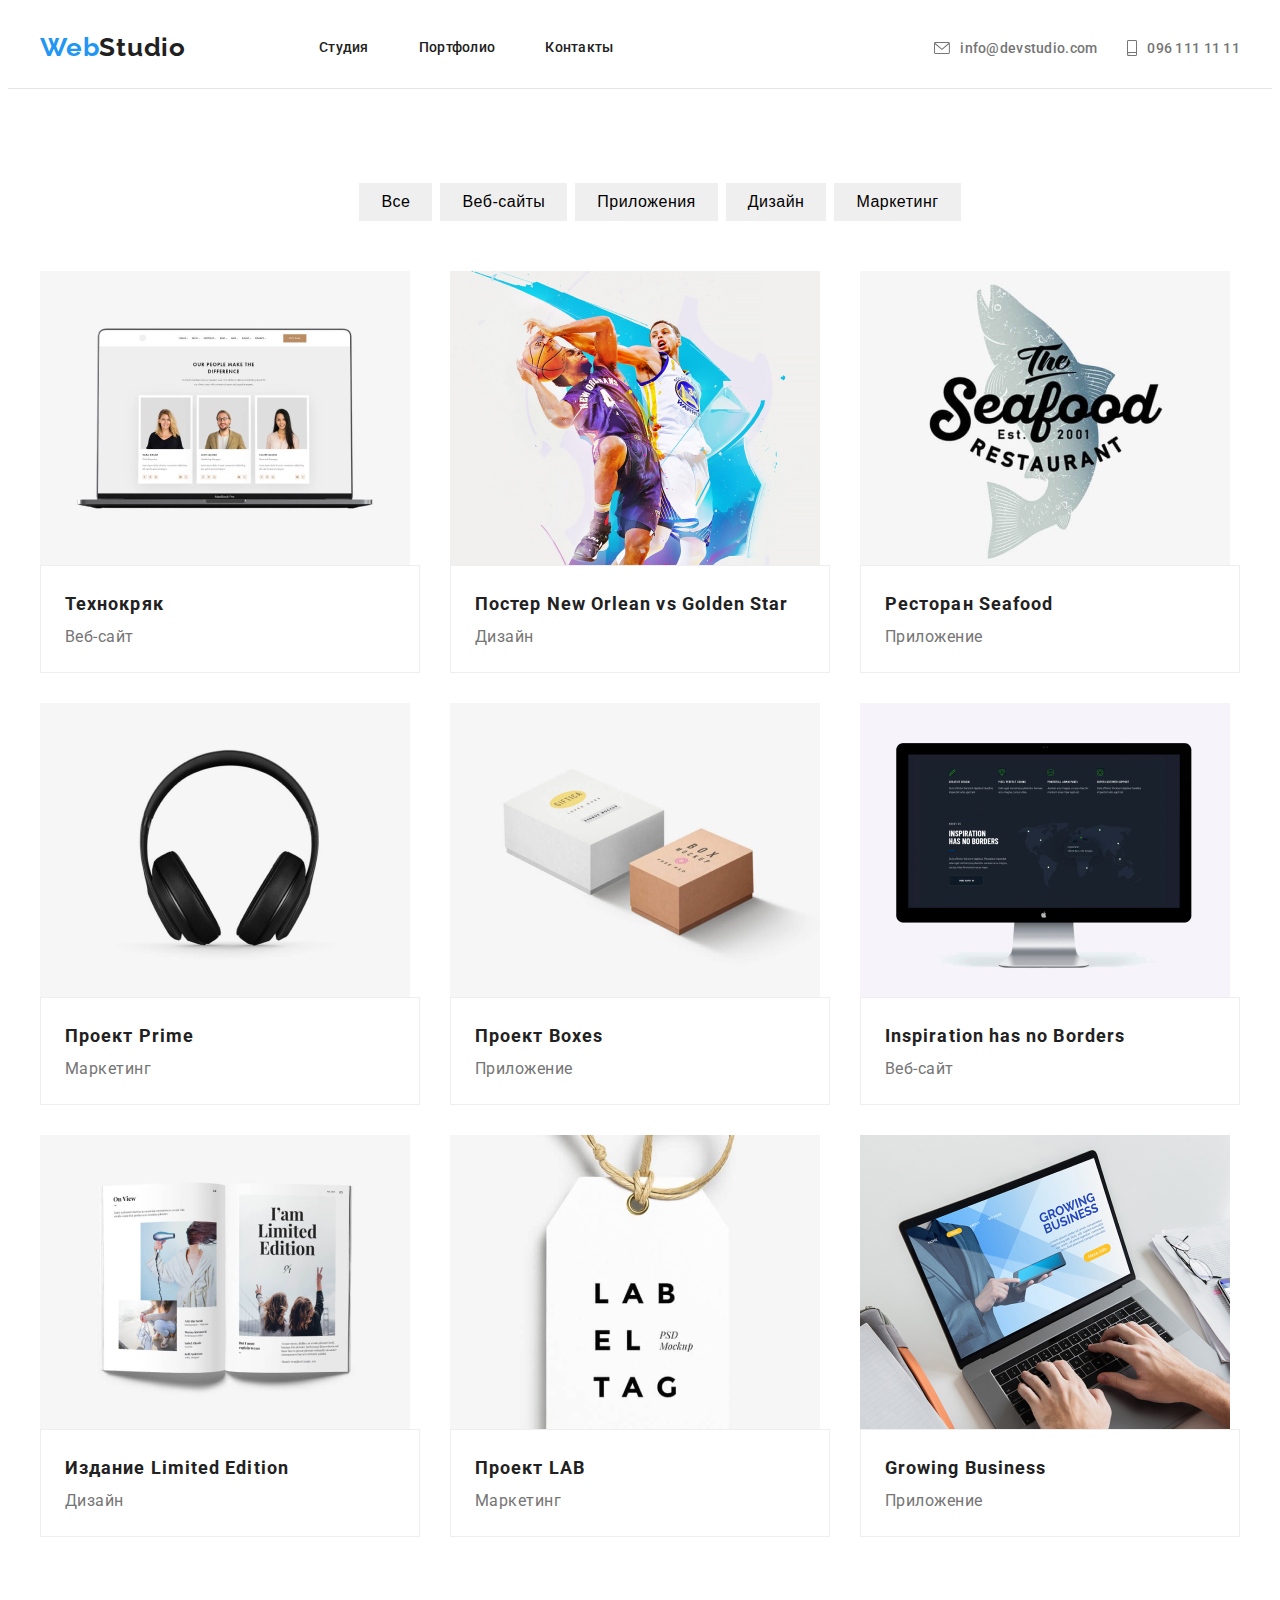
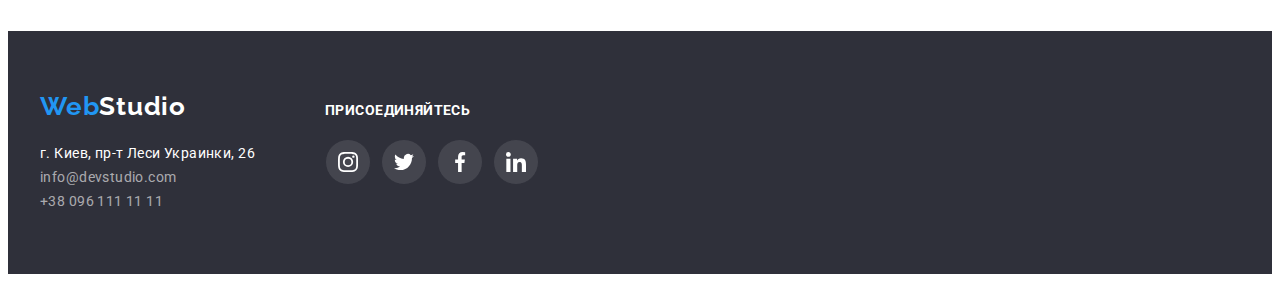
==== portfolio.html @ 2f51f413 "update" ====
<!DOCTYPE html>
<html lang="ru">

<head>
    <meta charset="UTF-8">
    <meta name="viewport" content="width=device-width, initial-scale=1.0">
    <title>Portfolio</title>
   
    <link rel="preconnect" href="https://fonts.gstatic.com">
    <link href="https://fonts.googleapis.com/css2?family=Raleway:wght@700&family=Roboto:wght@400;500;700;900&display=swap"
        rel="stylesheet">
    <link rel="stylesheet" href="https://cdnjs.cloudflare.com/ajax/libs/modern-normalize/1.0.0/modern-normalize.min.css"
        integrity="sha512-ISS7cAi1PEhQ8jnbJpJZMd29NlhNj4AWYyLOSp2CE/CsHxTCu+r+t0D2yoJudVrd0/8fTVPUVDzY5Tvli75u/g=="
        crossorigin="anonymous" />
    <link rel="stylesheet" href="./css/style.css">
</head>

<body>

    <header class="header">
    
        <nav class="container main-nav">
    
            <a href="" class="full-logo"><span class="logo">Web</span><span class="logotwo">Studio</span></a>
            <ul class="site-nav list">
                <li class="item"><a href="./index.html" class="kont link">Студия</a></li>
                <li class="item"><a href="" class=" current link">Портфолио</a></li>
                <li class="item"><a href="#address" class="kont link">Контакты</a></li>
            </ul>
            <ul class="auth-nav list">
                <li class="item">
                    <a href="malito:info@devstudio.com" class="link email">
                        <svg class="envelope">
                            <use href="./images/icons.svg#icon-envelope"></use>
                        </svg>info@devstudio.com</a>
                </li>
                <li class="item"><a href="tel:+380961111111" class="link phone">
                        <svg class="smartphone">
                            <use href="./images/icons.svg#icon-smartphone"></use>
                        </svg> 096 111 11 11</a></li>
            </ul>
    
        </nav>
    
    
    </header>
<main>

    
<section class="container">
    <h1 class="visually-hidden">Our projects</h1>
    <ul class="list btn-box">
        <li class="item"><button type="button" class="portf-btn">Все</button></li>
        <li class="item"><button type="button" class="portf-btn">Веб-сайты</button></li>
        <li class="item"><button type="button" class="portf-btn">Приложения</button></li>
        <li class="item"><button type="button" class="portf-btn">Дизайн</button></li>
        <li class="item"><button type="button" class="portf-btn">Маркетинг</button></li>
    </ul>
    <ul class="list project-box">
        <li class="item"><a href="" class="cards">
            <img src="./portf-img/prtf-img1.jpg" alt="prtf-img1" width="370"><div class="text-hover-box">
                <p class="text-hover">Технокряк это современная площадка распространения коронавируса. Компании используют эту
                    платформу для цифрового
                    шпионажа и атак на защищённые сервера конкурентов.</p>
            </div>
            <div class="project-text">
            <h2 class="portf-project">Технокряк</h2>
            <p class="portf-text">Веб-сайт</p>
            
            </div></a>
        </li>
        <li class="item"><a href="" class="cards">
            <img src="./portf-img/prtf-img2.jpg" alt="prtf-img2" width="370">
            <div class="project-text">
            <h2 class="portf-project">Постер New Orlean vs Golden Star</h2>
            <p class="portf-text">Дизайн</p>
            </div>
            </a>
        </li>
        <li class="item"><a href="" class="cards">
            <img src="./portf-img/prtf-img3.jpg" alt="prtf-img3" width="370">
            <div class="project-text">
            <h2 class="portf-project">Ресторан Seafood</h2>
            <p class="portf-text">Приложение</p>
            </div>
</a>
        </li>
        <li class="item"><a href="" class="cards">
            <img src="./portf-img/prtf-img4.jpg" alt="prtf-img4" width="370">
            <div class="project-text">
            <h2 class="portf-project">Проект Prime</h2>
            <p class="portf-text">Маркетинг</p>
            </div></a>
        </li>
        <li class="item"><a href="" class="cards">
            <img src="./portf-img/prtf-img5.jpg" alt="prtf-img5" width="370">
            <div class="project-text">
            <h2 class="portf-project">Проект Boxes</h2>
            <p class="portf-text">Приложение</p>
            </div></a>
        </li>
        <li class="item"><a href="" class="cards">
            <img src="./portf-img/prtf-img6.jpg" alt="prtf-img6" width="370">
            <div class="project-text">
            <h2 class="portf-project">Inspiration has no Borders</h2>
            <p class="portf-text">Веб-сайт</p>
            </div></a>
        </li>
        <li class="item"><a href="" class="cards">
            <img src="./portf-img/prtf-img7.jpg" alt="prtf-img7" width="370">
            <div class="project-text">
            <h2 class="portf-project">Издание Limited Edition</h2>
            <p class="portf-text">Дизайн</p>
            </div></a>
        </li>
        <li class="item"><a href="" class="cards">
            <img src="./portf-img/prtf-img8.jpg" alt="prtf-img8" width="370">
            <div class="project-text">
            <h2 class="portf-project">Проект LAB</h2>
            <p class="portf-text">Маркетинг</p>
            </div></a>
        </li>
        <li class="item"><a href="" class="cards">
            <img src="./portf-img/prtf-img9.jpg" alt="prtf-img9" width="370">
            <div class="project-text">
            <h2 class="portf-project">Growing Business</h2>
            <p class="portf-text">Приложение</p>
            </div></a>
        </li>
    </ul>
</section>
</main>
    <footer class="footer footer-container">
        <div class="container foot-box">
            <section class="add-box">
                <h1 class="visually-hidden">Kontacts</h1>
                <a href="" class="full-logo logo-box"><span class="logo">Web</span><span
                        class="footer-studio">Studio</span></a><br>
    
                <address id="address" class="post-box">
    
                    <p><a class="post-address">г. Киев, пр-т Леси Украинки, 26</a></p>
                    <p><a href="malito:info@devstudio.com" class="email-address">info@devstudio.com</a></p>
                    <p><a href="tel:+380961111111" class="tel-address">+38 096 111 11 11</a></p>
                </address>
            </section>
    
            <section class="joinus-box">
                <h2 class="join-us">присоединяйтесь</h2>
                <ul class="list join-box">
    
                <li class="join-socl">
                    <a href="" aria-label="Instagram"><svg class="foot-media">
                            <use href="./images/icons.svg#icon-instagram"></use>
                        </svg></a>
                </li>
                <li class="join-socl">
                    <a href="" aria-label="Twitter"><svg class="foot-media">
                            <use href="./images/icons.svg#icon-twitter"></use>
                        </svg></a>
                </li>
                <li class="join-socl">
                    <a href="" aria-label="Facebook"><svg class="foot-media">
                            <use href="./images/icons.svg#icon-facebook"></use>
                        </svg></a>
                </li>
                <li class="join-socl">
                    <a href="" aria-label="LinkedIn"><svg class="foot-media">
                            <use href="./images/icons.svg#icon-linkedin"></use>
                        </svg></a>
                </li>
                </ul>
            </section>
    
        </div>
    </footer>
</body>

</html>
---- css/style.css ----
:root {
  --primary-text-color: #212121;
  --text-color: #757575;
  --hero-color: #ffffff;
  --accent-color: #2196f3;
}

body {
  color: var(--primary-text-color);
  font-family: Roboto, sans-serif;

  background-color: var(--hero-color);
}

.visually-hidden {
  position: absolute;
  width: 1px;
  height: 1px;
  margin: -1px;
  border: 0;
  padding: 0;
  white-space: nowrap;
  clip-path: inset(100%);
  clip: rect(0 0 0 0);
  overflow: hidden;
}

.list {
  list-style: none;
}

h1,
h2,
h3,
h4,
p,
ul {
  margin-top: 0;
  margin-bottom: 0;
}

/*Header*/

.header {
  border-bottom: 1px solid #e5e5e5;
}

.main-nav {
  display: flex;
  align-items: center;
}

.logo {
  color: var(--accent-color);
}

.logotwo {
  color: var(--primary-text-color);
}

.full-logo {
  text-decoration: none;
  font-family: Raleway, sans-serif;
  font-weight: bold;
  font-size: 26px;
  line-height: 1.2;
  letter-spacing: 0.03em;
}

.site-nav .link {
  display: block;
  padding-top: 32px;
  padding-bottom: 32px;

  color: var(--primary-text-color);
  font-weight: 500;
  font-size: 14px;
  line-height: 1.14;
  text-decoration: none;
  letter-spacing: 0.02em;
}

.site-nav {
  display: flex;
  margin-left: 93px;
}

.site-nav .item {
  margin-right: 50px;
}

.site-nav .item:last-child {
  margin-right: 0;
}

.auth-nav {
  display: flex;
  margin-left: auto;
}

.auth-nav .item + .item {
  margin-left: 30px;
}

.site-nav .current:hover,
.site-nav .current:focus {
  color: var(--accent-color);
}

.site-nav .current {
  position: relative;
}

.current:hover.current::after {
  position: absolute;
  top: 76px;
  content: "";
  display: block;
  width: 100%;
  height: 4px;

  background: #2196f3;
  border-radius: 2px;
}

.site-nav .kont:hover,
.site-nav .kont:focus {
  color: var(--accent-color);
}

.auth-nav .link {
  color: var(--text-color);
  font-weight: 500;
  font-size: 14px;
  line-height: 1.15;
  text-decoration: none;
  letter-spacing: 0.02em;
}

.auth-nav .envelope {
  width: 16px;
  height: 12px;
  margin-right: 10px;

  fill: #757575;
}

.auth-nav .smartphone {
  margin-right: 10px;
  width: 10px;
  height: 16px;

  fill: #757575;
}

.phone,
.email {
  display: flex;

  align-items: center;
}

.auth-nav .email:hover,
.auth-nav .email:focus {
  color: var(--accent-color);
}

.auth-nav .email:hover .envelope,
.auth-nav .email:focus .envelope {
  fill: currentColor;
}

.auth-nav .phone:hover,
.auth-nav .phone:focus {
  color: var(--accent-color);
}

.auth-nav .phone:hover .smartphone,
.auth-nav .pnone:focus .smartphone {
  fill: currentColor;
}

/*Hero*/
.hero {
  padding-top: 200px;

  color: var(--hero-color);
  text-align: center;
}

.overlay {
  max-width: 1600px;

  background-image: linear-gradient(
      rgba(47, 48, 58, 0.4),
      rgba(47, 48, 58, 0.4)
    ),
    url(../icons/main-bkg.jpg);

  background-color: #2f303a;

  background-repeat: no-repeat;
  background-position: center;
}

.hero-text {
  width: 696px;
  margin-right: auto;
  margin-left: auto;

  font-weight: 900;
  font-size: 44px;
  line-height: 1.36;
  text-transform: uppercase;
  letter-spacing: 0.06em;
}

.primary-btn {
  display: inline-block;

  padding: 10px 32px;
  margin-top: 30px;
  margin-bottom: 200px;

  color: var(--hero-color);
  font-weight: 700;
  font-size: 16px;
  line-height: 1.88;
  text-align: center;
  text-decoration: none;
  align-items: center;
  letter-spacing: 0.06em;

  border-radius: 4px;
  background-color: var(--accent-color);
}

/*Advantages*/

.advan-box {
  padding-inline-start: 0;
  display: flex;
}

.svg-box {
  justify-content: center;
  align-items: center;
  width: 270px;
  height: 120px;
  margin-right: 30px;
  margin-bottom: 30px;

  display: flex;

  background-color: #f5f4fa;
  border-radius: 4px;
  background-repeat: no-repeat;
  background-position: center;
}

.antenna,
.clock,
.diagram,
.astronaut {
  width: 70px;
  height: 70px;
}

.advan-box .item:last-child {
  margin-right: 0;
}

.advantages {
  margin-bottom: 10px;

  color: var(--primary-text-color);
  font-weight: bold;
  font-size: 14px;
  line-height: 1.14;
  text-transform: uppercase;
  letter-spacing: 0.03em;
}

.adv-text {
  width: 270px;
  color: var(--text-color);
  font-weight: 400;
  font-size: 14px;
  line-height: 1.7;
  letter-spacing: 0.03em;
}

.container {
  width: 1200px;

  /* outline: 3px solid rgb(116, 216, 112); */
  padding-left: 15px;
  padding-right: 15px;
  margin: auto;
}

.whywe-container {
  padding-top: 94px;
  padding-bottom: 94px;
}

/*What We Do*/
.whatwedo {
  margin-bottom: 50px;

  color: var(--primary-text-color);
  font-weight: 700;
  font-size: 36px;
  line-height: 1.17;
  text-align: center;
  letter-spacing: 0.03em;
}

.wedo-container {
  padding-bottom: 94px;
}

.wedo-box {
  padding-inline-start: 0px;
  display: flex;
}

.wedo-box .do-item + .do-item {
  margin-left: 30px;
}

.wedo-box .do-item {
  position: relative;
}

.wedo-text {
  font-weight: 700;
  font-size: 14px;
  line-height: 1.14;
  text-align: center;
  letter-spacing: 0.03em;
  text-transform: uppercase;
  padding-top: 27px;
  color: var(--hero-color);
}

.wedo-text-box {
  position: absolute;
  bottom: 0;
  left: 0;

  width: 370px;
  height: 70px;
  background-color: rgba(47, 48, 58, 0.8);
}

/*Our Team*/

.team-box {
  margin-top: 50px;
  padding-inline-start: 0;

  display: flex;
}

.team-box .item {
  margin-right: 30px;

  background: #ffffff;
  border: 1px solid #e5e5e5;
  box-shadow: 0px 1px 3px rgba(0, 0, 0, 0.12), 0px 1px 1px rgba(0, 0, 0, 0.14),
    0px 2px 1px rgba(0, 0, 0, 0.2);
  border-radius: 0px 0px 4px 4px;
}

.team-box .item:last-child {
  margin-right: 0;
}

.ourteam-section {
  padding-top: 94px;
  padding-bottom: 94px;
  background-color: #f5f4fa;
}

.ourteam,
.our-clients {
  color: var(--primary-text-color);
  font-weight: 700;
  font-size: 36px;
  line-height: 1.17;
  text-align: center;
  letter-spacing: 0.03em;
}

.ourteam-lead {
  margin-top: 30px;
  margin-bottom: 10px;
  text-align: center;

  color: var(--primary-text-color);
  font-weight: 500;
  font-size: 16px;
  line-height: 1.19;
  letter-spacing: 0.03em;
}

.ourteam-position {
  text-align: center;

  color: var(--text-color);
  font-weight: 400;
  font-size: 16px;
  line-height: 1.19;
  letter-spacing: 0.03em;
}

.list-box {
  display: flex;
  padding-inline-start: 0;

  justify-content: center;
  margin-top: 16px;
  margin-bottom: 30px;
}

.soclink-box {
  margin-right: 10px;
}

.soclink-box:last-child {
  margin-right: 0;
}

.insta,
.twit,
.face,
.linkd {
  fill: #afb1b8;
  width: 20px;
  height: 20px;
}

.soc-box {
  align-items: center;
  justify-content: center;
  width: 44px;
  height: 44px;

  display: flex;

  border-radius: 50%;
}

.soc-box:hover,
.soc-box:focus {
  color: var(--hero-color);

  background: var(--accent-color);
}

.soc-box:hover .twit,
.soc-box:focus .twit,
.soc-box:hover .insta,
.soc-box:focus .insta,
.soc-box:hover .face,
.soc-box:focus .face,
.soc-box:hover .linkd,
.soc-box:focus .linkd {
  fill: currentColor;
}

/*Clients logo*/

.client-container {
  padding-top: 94px;
  padding-bottom: 94px;
}

.clients-box {
  display: flex;
  padding-inline-start: 0;
}

.client-focus {
  margin-right: 30px;
  margin-top: 50px;
  height: 90px;
  width: 170px;

  display: flex;

  justify-content: center;
  align-items: center;
  border-radius: 4px;
  border: 1px solid #afb1b8;
  outline: none;
}

.logo1,
.logo2,
.logo3,
.logo4,
.logo5,
.logo6 {
  fill: #afb1b8;
}

.client-focus:hover,
.client-focus:focus {
  border: 1px solid var(--accent-color);
}

.client-focus:hover .logo1,
.client-focus:focus .logo1,
.client-focus:hover .logo2,
.client-focus:focus .logo2,
.client-focus:hover .logo3,
.client-focus:focus .logo3,
.client-focus:hover .logo4,
.client-focus:focus .logo4,
.client-focus:hover .logo5,
.client-focus:focus .logo5,
.client-focus:hover .logo6,
.client-focus:focus .logo6 {
  fill: var(--accent-color);
}

.logo1:hover,
.logo2:hover,
.logo3:hover,
.logo4:hover,
.logo5:hover,
.logo6:hover,
.logo1:focus,
.logo2:focus,
.logo3:focus,
.logo4:focus,
.logo5:focus,
.logo6:focus {
  fill: var(--accent-color);
}

.client-focus .item:last-child {
  margin-right: 0;
}

/*Footer*/
.footer {
  padding-top: 60px;
  padding-bottom: 60px;

  background-color: #2f303a;
}

.footer-studio {
  color: var(--hero-color);
}

.post-address,
.email-address,
.tel-address {
  color: var(--hero-color);
  font-weight: 400;
  font-style: normal;
  font-size: 14px;
  line-height: 1.7;
  letter-spacing: 0.03em;
  text-decoration: none;
}

.email-address,
.tel-address {
  color: rgba(255, 255, 255, 0.6);
}

.join-us {
  margin-bottom: 20px;

  font-weight: 700;
  font-size: 14px;
  line-height: 1.14;
  letter-spacing: 0.03em;
  text-transform: uppercase;
  color: var(--hero-color);
}

.joinus-box {
  margin-left: 70px;
}

.join-socl a {
  padding: 12px;
  justify-content: center;
  align-items: center;

  display: flex;

  border: 1px solid rgb(47, 48, 58, 1);
  border-radius: 50%;
  background-size: 44px 44px;
  background-position: center;
  background-repeat: no-repeat;
  background-color: rgba(255, 255, 255, 0.1);
}

.foot-media {
  width: 20px;
  height: 20px;
  fill: var(--hero-color);
}

.join-socl a:hover,
.join-socl a:active,
.join-socl a:focus {
  background-color: var(--accent-color);
  border: 1px solid var(--accent-color);
}

.join-socl + .join-socl {
  margin-left: 10px;
}

.foot-box {
  align-items: baseline;

  display: flex;
}

.post-box {
  margin-top: 20px;
}

.join-box {
  padding-inline-start: 0;

  display: flex;
}

/*Portfolio buttons*/

.btn-box {
  justify-content: center;
  padding-top: 94px;
  padding-bottom: 50px;

  display: flex;
}

.btn-box .item {
  margin-right: 8px;
}

.portf-btn {
  padding-top: 6px;
  padding-bottom: 6px;
  padding-left: 22px;
  padding-right: 22px;

  display: inline-block;

  font-weight: 500;
  font-size: 16px;
  line-height: 1.63;
  text-align: center;
  letter-spacing: 0.03em;

  border: none;
}

.btn-box .item:last-child {
  margin-right: 0;
}

.portf-btn:hover,
.portf-btn:focus {
  background-color: var(--accent-color);
  color: var(--hero-color);
}

/*Portfolio main*/

img {
  max-width: 100%;
  height: auto;

  display: block;
}

.project-box {
  padding-inline-start: 0;
  display: flex;
  flex-wrap: wrap;
  margin-left: -30px;
  margin-top: -30px;
  padding-bottom: 94px;
}

.project-box .item {
  position: relative;
  margin-left: 30px;
  margin-top: 30px;
  flex-basis: calc(100% / 3 - 30px);
}

.project-text {
  padding-top: 20px;
  padding-bottom: 20px;
  padding-right: 24px;
  padding-left: 24px;

  display: block;

  border: 1px solid #eeeeee;
}

.text-hover-box {
  position: absolute;
  top: 0;
  left: 0;
  width: 370px;
  height: 294px;
  background-color: rgba(33, 150, 243, 0.9);
  opacity: 0;
}

.cards:hover .text-hover-box {
  opacity: 1;
}

.text-hover {
  padding: 63px 24px;
  font-weight: 400;
  font-size: 18px;
  line-height: 1.56;

  letter-spacing: 0.03em;
  color: var(--hero-color);
}

.portf-project {
  color: var(--primary-text-color);
  font-weight: 700;
  font-size: 18px;
  line-height: 2;
  letter-spacing: 0.06em;
}

.portf-text {
  color: var(--text-color);
  font-weight: 400;
  font-size: 16px;
  line-height: 1.88;
  letter-spacing: 0.03em;
}

.cards {
  display: block;
  text-decoration: none;
  outline: none;
}

.cards:hover,
.cards:focus {
  box-shadow: 0 0 10px var(--text-color);
}
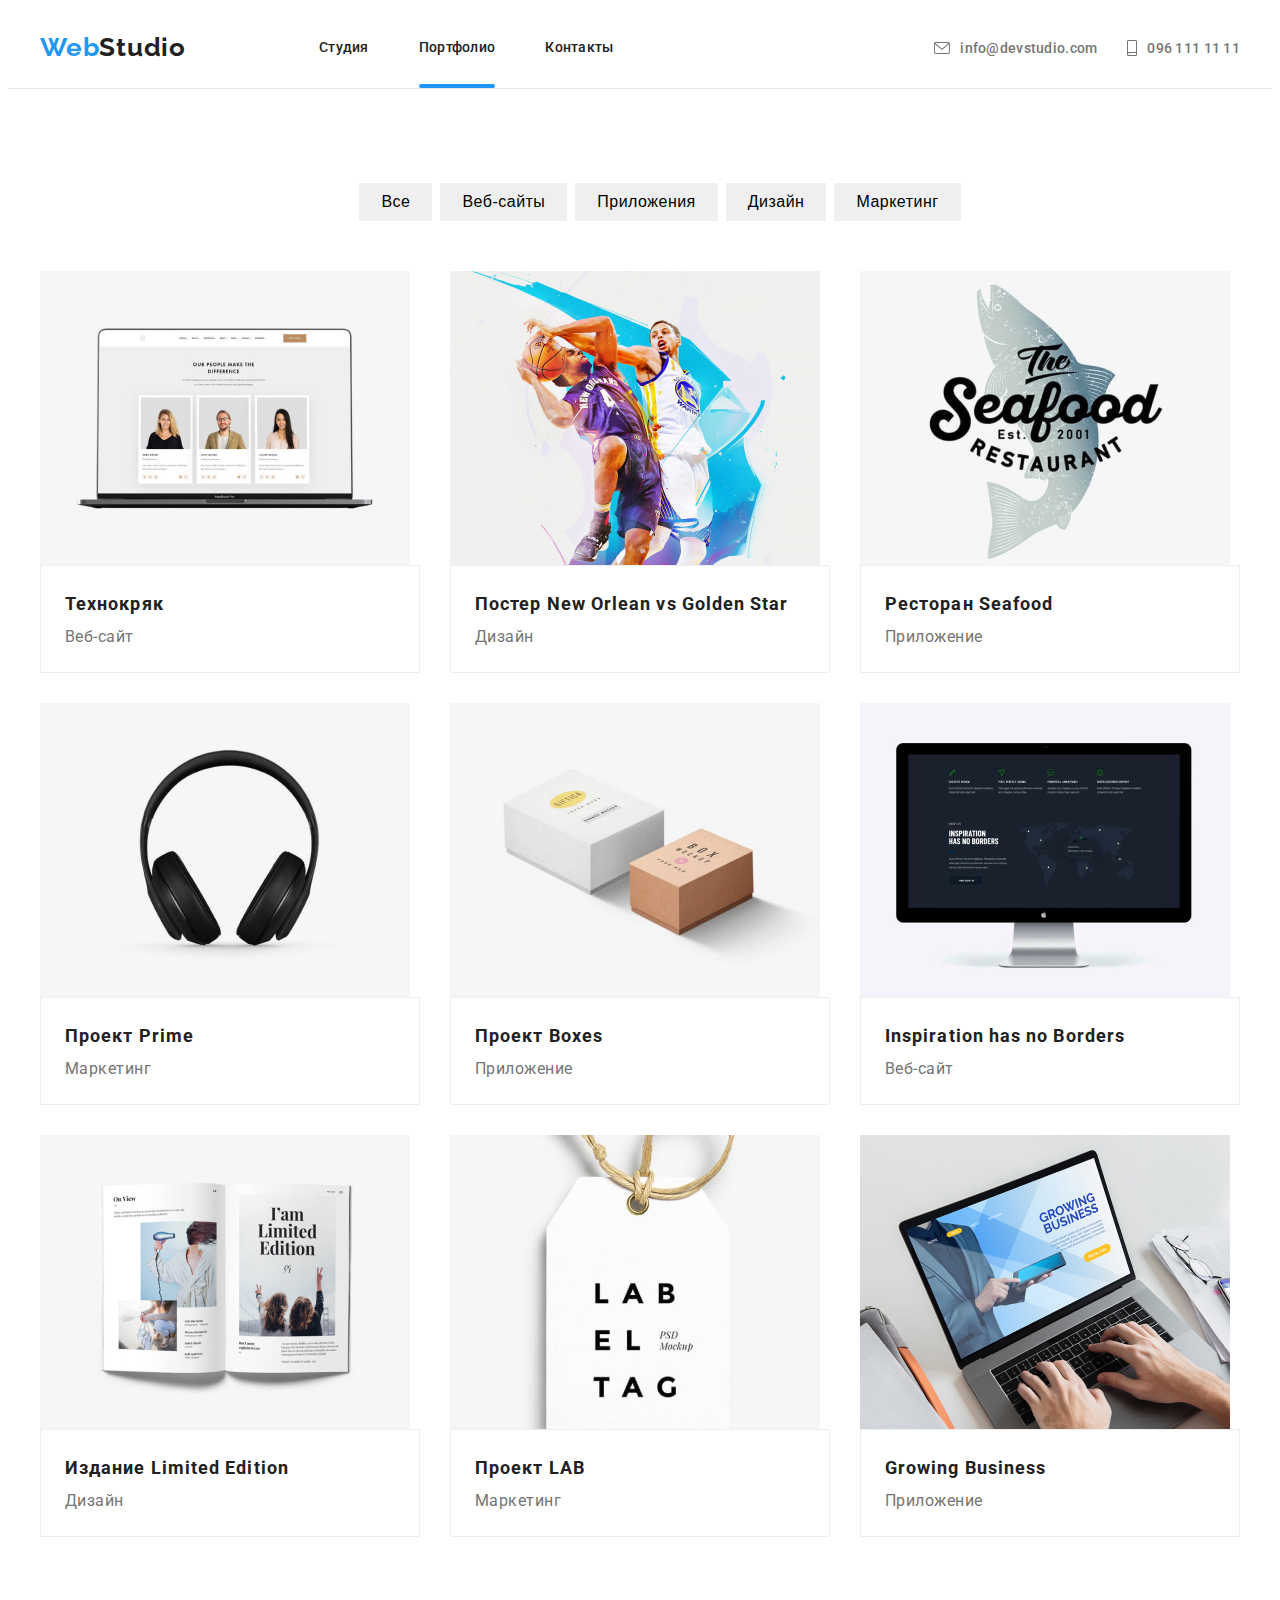
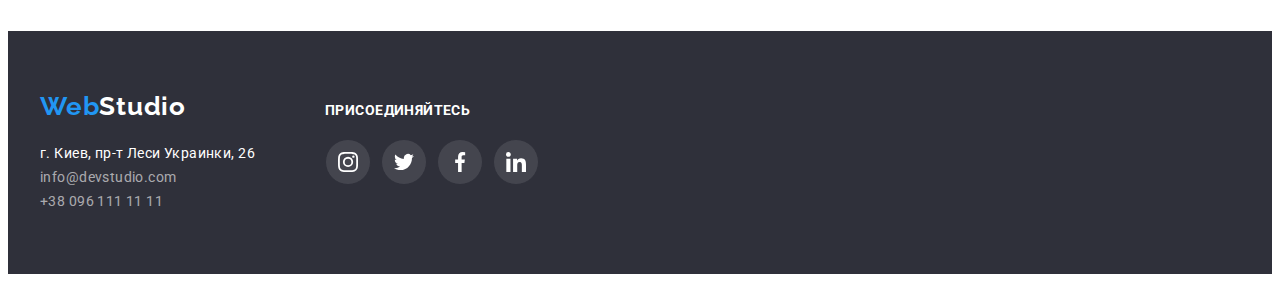
==== commit ff302690: "update" ====
--- a/portfolio.html
+++ b/portfolio.html
@@ -57,16 +57,20 @@
         <li class="item"><button type="button" class="portf-btn">Маркетинг</button></li>
     </ul>
     <ul class="list project-box">
-        <li class="item"><a href="" class="cards">
-            <img src="./portf-img/prtf-img1.jpg" alt="prtf-img1" width="370"><div class="text-hover-box">
+        <li class="item">
+            <a href="" class="cards"> 
+        <div class="proj-thumb">
+            <img src="./portf-img/prtf-img1.jpg" alt="prtf-img1" width="370">
+            <div class="text-hover-box">
                 <p class="text-hover">Технокряк это современная площадка распространения коронавируса. Компании используют эту
                     платформу для цифрового
-                    шпионажа и атак на защищённые сервера конкурентов.</p>
+                    шпионажа и атак на защищённые сервера конкурентов.
+                </p>
             </div>
+        </div>
             <div class="project-text">
             <h2 class="portf-project">Технокряк</h2>
             <p class="portf-text">Веб-сайт</p>
-            
             </div></a>
         </li>
         <li class="item"><a href="" class="cards">
--- a/css/style.css
+++ b/css/style.css
@@ -109,9 +109,12 @@
 
 .site-nav .current {
   position: relative;
-}
-
-.current:hover.current::after {
+  transition-property: color;
+  transition-duration: 250ms;
+  transition-timing-function: cubic-bezier(0.4, 0, 0.2, 1);
+}
+
+.current::after {
   position: absolute;
   top: 76px;
   content: "";
@@ -119,8 +122,16 @@
   width: 100%;
   height: 4px;
 
-  background: #2196f3;
+  background-color: #2196f3;
   border-radius: 2px;
+
+  opacity: 1;
+}
+
+.site-nav .kont {
+  transition-property: color;
+  transition-duration: 250ms;
+  transition-timing-function: cubic-bezier(0.4, 0, 0.2, 1);
 }
 
 .site-nav .kont:hover,
@@ -143,6 +154,10 @@
   margin-right: 10px;
 
   fill: #757575;
+
+  transition-property: color;
+  transition-duration: 250ms;
+  transition-timing-function: cubic-bezier(0.4, 0, 0.2, 1);
 }
 
 .auth-nav .smartphone {
@@ -151,6 +166,10 @@
   height: 16px;
 
   fill: #757575;
+
+  transition-property: color;
+  transition-duration: 250ms;
+  transition-timing-function: cubic-bezier(0.4, 0, 0.2, 1);
 }
 
 .phone,
@@ -158,6 +177,10 @@
   display: flex;
 
   align-items: center;
+
+  transition-property: color;
+  transition-duration: 250ms;
+  transition-timing-function: cubic-bezier(0.4, 0, 0.2, 1);
 }
 
 .auth-nav .email:hover,
@@ -183,7 +206,8 @@
 /*Hero*/
 .hero {
   padding-top: 200px;
-
+  margin-right: auto;
+  margin-left: auto;
   color: var(--hero-color);
   text-align: center;
 }
@@ -235,6 +259,42 @@
   background-color: var(--accent-color);
 }
 
+.primary-btn:hover,
+.primary-btn:focus {
+  transform: scale(1.25);
+}
+
+.closebtn:hover,
+.closebtn:focus {
+  transform: scale(1.25);
+}
+
+.backdrop {
+  position: fixed;
+  top: 0;
+  left: 0;
+  width: 100%;
+  height: 100%;
+  background-color: rgba(0, 0, 0, 0.2);
+}
+
+.backdrop.is-hidden {
+  opacity: 0;
+  pointer-events: none;
+}
+
+.modal {
+  position: absolute;
+  top: 50%;
+  left: 50%;
+  transform: translate(-50%, -50%);
+
+  min-width: 528px;
+  min-height: 581px;
+
+  background-color: #ffffff;
+}
+
 /*Advantages*/
 
 .advan-box {
@@ -450,13 +510,26 @@
   display: flex;
 
   border-radius: 50%;
+
+  transition-property: color, background-color;
+  transition-duration: 250ms;
+  transition-timing-function: cubic-bezier(0.4, 0, 0.2, 1);
 }
 
 .soc-box:hover,
 .soc-box:focus {
   color: var(--hero-color);
 
-  background: var(--accent-color);
+  background-color: var(--accent-color);
+}
+
+.insta,
+.twit,
+.linkd,
+.face {
+  transition-property: fill;
+  transition-duration: 250ms;
+  transition-timing-function: cubic-bezier(0.4, 0, 0.2, 1);
 }
 
 .soc-box:hover .twit,
@@ -495,6 +568,10 @@
   border-radius: 4px;
   border: 1px solid #afb1b8;
   outline: none;
+
+  transition-property: border;
+  transition-duration: 250ms;
+  transition-timing-function: cubic-bezier(0.4, 0, 0.2, 1);
 }
 
 .logo1,
@@ -504,6 +581,10 @@
 .logo5,
 .logo6 {
   fill: #afb1b8;
+
+  transition-property: fill;
+  transition-duration: 250ms;
+  transition-timing-function: cubic-bezier(0.4, 0, 0.2, 1);
 }
 
 .client-focus:hover,
@@ -602,6 +683,10 @@
   background-position: center;
   background-repeat: no-repeat;
   background-color: rgba(255, 255, 255, 0.1);
+
+  transition-property: background-color, border;
+  transition-duration: 250ms;
+  transition-timing-function: cubic-bezier(0.4, 0, 0.2, 1);
 }
 
 .foot-media {
@@ -642,7 +727,7 @@
 .btn-box {
   justify-content: center;
   padding-top: 94px;
-  padding-bottom: 50px;
+  margin-bottom: 50px;
 
   display: flex;
 }
@@ -666,6 +751,10 @@
   letter-spacing: 0.03em;
 
   border: none;
+
+  transition-property: color, background-color;
+  transition-duration: 250ms;
+  transition-timing-function: cubic-bezier(0.4, 0, 0.2, 1);
 }
 
 .btn-box .item:last-child {
@@ -697,7 +786,6 @@
 }
 
 .project-box .item {
-  position: relative;
   margin-left: 30px;
   margin-top: 30px;
   flex-basis: calc(100% / 3 - 30px);
@@ -714,18 +802,29 @@
   border: 1px solid #eeeeee;
 }
 
+.proj-thumb {
+  position: relative;
+  overflow: hidden;
+}
+
 .text-hover-box {
   position: absolute;
   top: 0;
-  left: 0;
+  right: 0;
+
   width: 370px;
   height: 294px;
   background-color: rgba(33, 150, 243, 0.9);
   opacity: 0;
+  transform: translateY(100%);
+
+  transition-property: transform;
+  transition: 250ms cubic-bezier(0.4, 0, 0.2, 1);
 }
 
 .cards:hover .text-hover-box {
   opacity: 1;
+  transform: translateY(0);
 }
 
 .text-hover {
@@ -758,6 +857,10 @@
   display: block;
   text-decoration: none;
   outline: none;
+
+  transition-property: box-shadow;
+  transition-duration: 250ms;
+  transition-timing-function: cubic-bezier(0.4, 0, 0.2, 1);
 }
 
 .cards:hover,
